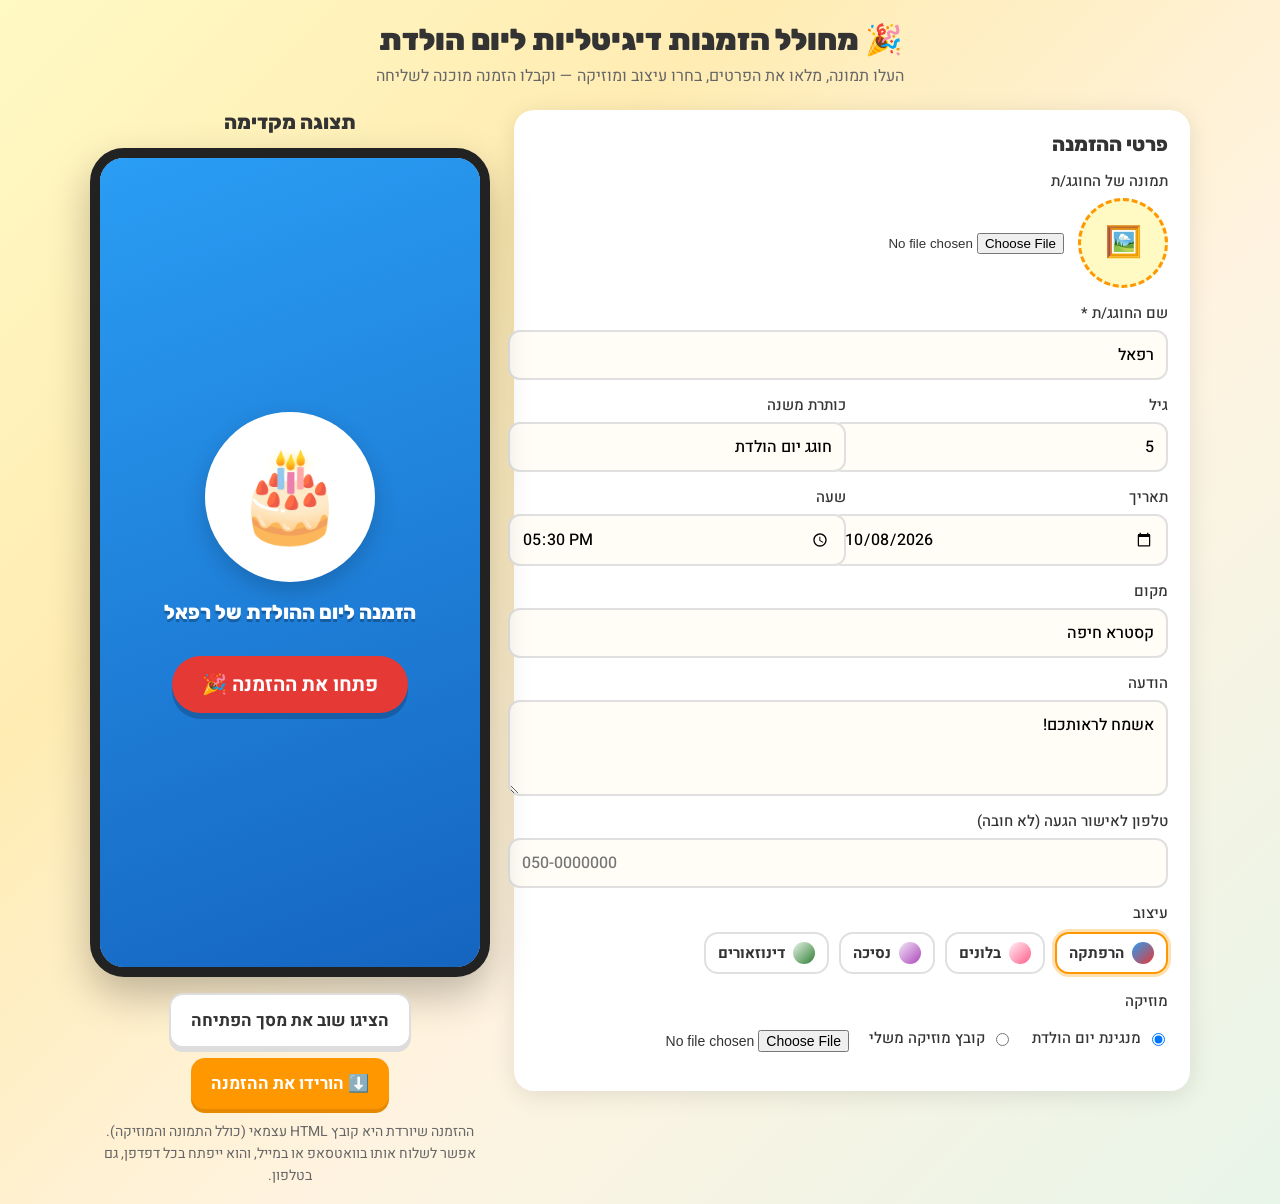
==== birthday-invite/index.html @ 4dc07bf0 "Add birthday invitation generator Single-file tool (birthday-invite/index.html) that turns a photo a" ====
<!DOCTYPE html>
<html lang="he" dir="rtl">
<head>
<meta charset="UTF-8">
<meta name="viewport" content="width=device-width, initial-scale=1.0">
<title>מחולל הזמנות ליום הולדת</title>
<link href="https://fonts.googleapis.com/css2?family=Heebo:wght@400;500;700;900&family=Rubik:wght@500;700;900&display=swap" rel="stylesheet">

<!-- ===== Invitation styles (also embedded in the downloaded file) ===== -->
<style id="invite-css">
html,body{margin:0;min-height:100%}
.inv{position:relative;min-height:100vh;overflow:hidden;display:flex;flex-direction:column;align-items:center;font-family:'Heebo',sans-serif;color:var(--ink);background:linear-gradient(160deg,var(--bg1),var(--bg2));box-sizing:border-box}
.inv *{box-sizing:border-box}

/* decorations */
.deco,.confetti{position:absolute;inset:0;pointer-events:none;overflow:hidden;z-index:1}
.deco span{position:absolute;bottom:-80px;left:var(--x);font-size:var(--s);opacity:.85;animation:rise var(--d) linear var(--t) infinite}
.confetti span{position:absolute;top:-24px;left:var(--x);width:9px;height:15px;border-radius:2px;background:var(--c);animation:fall var(--d) linear var(--t) infinite}
.confetti span:nth-child(3n){width:11px;height:11px;border-radius:50%}
.inv:not(.opened) .confetti{display:none}
@keyframes rise{to{transform:translateY(-125vh) rotate(var(--r,0deg))}}
@keyframes fall{from{transform:translateY(0) rotate(0)}to{transform:translateY(125vh) rotate(720deg)}}
@keyframes pop{from{transform:scale(.6);opacity:0}to{transform:scale(1);opacity:1}}
@keyframes pulse{0%,100%{transform:scale(1)}50%{transform:scale(1.07)}}

/* opening cover */
.cover{position:absolute;inset:0;z-index:10;display:flex;flex-direction:column;align-items:center;justify-content:center;gap:18px;padding:24px;text-align:center;background:linear-gradient(160deg,var(--bg1),var(--bg2));transition:opacity .6s,visibility .6s}
.cover.hide{opacity:0;visibility:hidden;pointer-events:none}
.cover h2{margin:0;font:900 30px 'Rubik',sans-serif;color:#fff;text-shadow:0 3px 0 rgba(0,0,0,.25);line-height:1.25}
.cover .photo{width:170px;height:170px}
.open-btn{font:700 20px 'Heebo',sans-serif;border:0;border-radius:999px;padding:14px 30px;background:var(--accent);color:#fff;cursor:pointer;box-shadow:0 6px 0 rgba(0,0,0,.2);animation:pulse 1.6s ease-in-out infinite}
.open-btn:active{transform:translateY(3px)}

/* music toggle (visible after opening) */
.music-btn{position:absolute;top:12px;left:12px;z-index:20;width:50px;height:50px;border:0;border-radius:50%;background:#fff;font-size:22px;cursor:pointer;box-shadow:0 4px 0 rgba(0,0,0,.15);transition:opacity .2s}
.music-btn.off{opacity:.45}
.inv:not(.opened) .music-btn{display:none}

/* card */
.wrap{position:relative;z-index:2;width:100%;display:flex;flex-direction:column;align-items:center;padding:28px 16px 40px}
.card{width:100%;max-width:420px;background:var(--card);border:6px solid var(--accent);border-radius:28px;padding:22px 18px 24px;text-align:center;box-shadow:0 14px 40px rgba(0,0,0,.22);animation:pop .7s cubic-bezier(.2,1.4,.4,1) both}
.photo{display:block;width:200px;height:200px;margin:0 auto;border-radius:50%;border:8px solid #fff;object-fit:cover;background:#fff;box-shadow:0 8px 22px rgba(0,0,0,.18)}
.photo-ph{display:flex;align-items:center;justify-content:center;font-size:90px;background:#fff}
.subtitle{display:inline-block;margin-top:14px;background:var(--accent);color:#fff;font-weight:700;font-size:17px;padding:6px 18px;border-radius:999px}
.name{font:900 46px/1.1 'Rubik',sans-serif;color:var(--accent);margin:12px 0 4px;word-break:break-word;text-shadow:0 2px 0 #fff}
.age{position:relative;display:inline-flex;align-items:center;justify-content:center;width:96px;height:96px;margin:14px auto 2px;border-radius:50%;background:var(--accent);color:#fff;font:900 52px 'Rubik',sans-serif;box-shadow:0 6px 0 rgba(0,0,0,.18)}
.age::before{content:'👑';position:absolute;top:-30px;left:50%;transform:translateX(-50%);font-size:30px}
.age-label{font-weight:700;font-size:16px;margin-bottom:6px}
.details{list-style:none;margin:14px 0 8px;padding:0;display:grid;gap:8px}
.details li{display:flex;align-items:center;justify-content:center;gap:10px;background:#fff;border-radius:14px;padding:10px 12px;font-weight:700;font-size:17px;box-shadow:0 2px 0 rgba(0,0,0,.08)}
.details .ic{font-size:22px}
.message{font-size:18px;font-weight:500;margin:12px 0 4px;line-height:1.5}
.rsvp{font-size:15px;font-weight:700;opacity:.85;margin-top:10px}
</style>

<!-- ===== Editor styles ===== -->
<style id="editor-css">
body{margin:0;min-height:100vh;font-family:'Heebo',sans-serif;color:#333;background:linear-gradient(135deg,#FFF9C4 0%,#FFECB3 30%,#FFF3E0 60%,#E8F5E9 100%)}
.top{padding:22px 16px 6px;text-align:center}
.top h1{margin:0;font:900 30px 'Rubik',sans-serif}
.top p{margin:6px 0 0;color:#666}
.layout{display:grid;gap:24px;max-width:1100px;margin:0 auto;padding:16px;grid-template-columns:1fr}
@media(min-width:900px){.layout{grid-template-columns:1fr 400px;align-items:start}}
.panel{background:#fff;border-radius:20px;padding:22px;box-shadow:0 4px 24px rgba(0,0,0,.1)}
.panel h2,.preview-col h2{margin:0 0 14px;font:800 20px 'Rubik',sans-serif}
.preview-col h2{text-align:center}
.field{display:block;margin-bottom:14px;font-weight:500;font-size:15px}
.field input[type=text],.field input[type=number],.field input[type=date],.field input[type=time],.field input[type=tel],.field textarea{display:block;width:100%;margin-top:6px;padding:11px 12px;border:2px solid #e0e0e0;border-radius:12px;font:inherit;font-size:16px;background:#fffdf5}
.field textarea{min-height:70px;resize:vertical}
.field input:focus,.field textarea:focus{outline:none;border-color:#FF9800}
.row{display:grid;grid-template-columns:1fr 1fr;gap:12px}
.file-row{display:flex;align-items:center;gap:14px;margin-top:6px}
.thumb{flex:0 0 84px;width:84px;height:84px;border-radius:50%;border:3px dashed #FF9800;background:#FFF9C4 center/cover no-repeat;display:flex;align-items:center;justify-content:center;font-size:30px}
.fieldset{border:0;padding:0;margin:0 0 16px}
.fieldset legend{font-weight:500;font-size:15px;margin-bottom:8px;padding:0}
.themes{display:flex;flex-wrap:wrap;gap:10px}
.themes label{position:relative;cursor:pointer}
.themes input{position:absolute;opacity:0;pointer-events:none}
.sw{display:flex;align-items:center;gap:8px;border:2px solid #e0e0e0;border-radius:14px;padding:8px 12px;font-weight:700;font-size:15px;background:#fff}
.sw i{width:22px;height:22px;border-radius:50%;display:inline-block}
.themes input:checked+.sw{border-color:#FF9800;box-shadow:0 0 0 3px #FFE0B2}
.radio{display:inline-flex;align-items:center;gap:6px;margin-left:16px;font-weight:500;font-size:15px}
.music-file{margin-top:10px;font-size:14px}
.phone{width:100%;max-width:380px;margin:0 auto;border-radius:34px;overflow:hidden;border:10px solid #222;box-shadow:0 18px 40px rgba(0,0,0,.25);background:#fff}
.phone .inv{min-height:680px}
.actions{display:flex;gap:10px;flex-wrap:wrap;justify-content:center;margin-top:16px}
.btn{font:700 17px 'Heebo',sans-serif;border:0;border-radius:14px;padding:13px 20px;background:#FF9800;color:#fff;cursor:pointer;box-shadow:0 4px 0 #E68900}
.btn:active{transform:translateY(2px);box-shadow:none}
.btn.ghost{background:#fff;color:#333;border:2px solid #ddd;box-shadow:0 4px 0 #ddd}
.hint{font-size:14px;color:#666;text-align:center;margin:12px 0 0;line-height:1.6}
</style>
</head>
<body>

<header class="top">
  <h1>🎉 מחולל הזמנות דיגיטליות ליום הולדת</h1>
  <p>העלו תמונה, מלאו את הפרטים, בחרו עיצוב ומוזיקה — וקבלו הזמנה מוכנה לשליחה</p>
</header>

<main class="layout">
  <section class="panel">
    <h2>פרטי ההזמנה</h2>
    <form id="form" autocomplete="off" onsubmit="return false">

      <div class="field">
        <span>תמונה של החוגג/ת</span>
        <div class="file-row">
          <div id="photo-thumb" class="thumb">🖼️</div>
          <input type="file" id="photo" accept="image/*">
        </div>
      </div>

      <label class="field">שם החוגג/ת *
        <input type="text" id="name" maxlength="30" value="רפאל" required>
      </label>

      <div class="row">
        <label class="field">גיל
          <input type="number" id="age" min="0" max="120" value="5">
        </label>
        <label class="field">כותרת משנה
          <input type="text" id="subtitle" maxlength="40" value="חוגג יום הולדת">
        </label>
      </div>

      <div class="row">
        <label class="field">תאריך
          <input type="date" id="date" value="2026-10-08">
        </label>
        <label class="field">שעה
          <input type="time" id="time" value="17:30">
        </label>
      </div>

      <label class="field">מקום
        <input type="text" id="place" maxlength="60" value="קסטרא חיפה">
      </label>

      <label class="field">הודעה
        <textarea id="message" maxlength="200">אשמח לראותכם!</textarea>
      </label>

      <label class="field">טלפון לאישור הגעה (לא חובה)
        <input type="tel" id="rsvp" maxlength="20" placeholder="050-0000000">
      </label>

      <fieldset class="fieldset">
        <legend>עיצוב</legend>
        <div id="themes" class="themes"></div>
      </fieldset>

      <fieldset class="fieldset">
        <legend>מוזיקה</legend>
        <label class="radio"><input type="radio" name="music" value="builtin" checked> מנגינת יום הולדת</label>
        <label class="radio"><input type="radio" name="music" value="custom" id="music-custom"> קובץ מוזיקה משלי</label>
        <input type="file" id="music-file" class="music-file" accept="audio/*">
      </fieldset>
    </form>
  </section>

  <section class="preview-col">
    <h2>תצוגה מקדימה</h2>
    <div class="phone"><div id="stage"></div></div>
    <div class="actions">
      <button type="button" id="replay" class="btn ghost">הציגו שוב את מסך הפתיחה</button>
      <button type="button" id="export" class="btn">⬇️ הורידו את ההזמנה</button>
    </div>
    <p class="hint">
      ההזמנה שיורדת היא קובץ HTML עצמאי (כולל התמונה והמוזיקה).<br>
      אפשר לשלוח אותו בוואטסאפ או במייל, והוא ייפתח בכל דפדפן, גם בטלפון.
    </p>
  </section>
</main>

<!-- ===== Invitation renderer (shared by the preview and the downloaded file) ===== -->
<script id="invite-lib">
const THEMES = {
  adventure: { label: 'הרפתקה',     bg1: '#2a9df4', bg2: '#1565c0', card: '#fff8d6', accent: '#e53935', ink: '#0d2b5e',
               emojis: ['⭐', '⚡', '🔥', '✨'], confetti: ['#FFD600', '#E53935', '#FFFFFF', '#4CAF50', '#2196F3'] },
  balloons:  { label: 'בלונים',     bg1: '#fff1f6', bg2: '#e0f7fa', card: '#ffffff', accent: '#ff5c8a', ink: '#4a2350',
               emojis: ['🎈', '🎈', '🎉', '🎀'], confetti: ['#ff5c8a', '#7fd8f0', '#ffe066', '#b39ddb'] },
  princess:  { label: 'נסיכה',      bg1: '#f3e5f5', bg2: '#fce4ec', card: '#fffafd', accent: '#ab47bc', ink: '#3b1d4a',
               emojis: ['👑', '✨', '💖', '🌟'], confetti: ['#ab47bc', '#f48fb1', '#ffd54f', '#ffffff'] },
  dinos:     { label: 'דינוזאורים', bg1: '#e8f5e9', bg2: '#c5e1a5', card: '#fffde7', accent: '#2e7d32', ink: '#1b3a1f',
               emojis: ['🦖', '🌿', '🦕', '🌋'], confetti: ['#43a047', '#fdd835', '#8d6e63', '#26a69a'] }
};

// Birthday tune in C major (quarter-note beats); [note, beats]
const BIRTHDAY_TUNE = [
  ['G4', .5], ['G4', .5], ['A4', 1], ['G4', 1], ['C5', 1], ['B4', 2],
  ['G4', .5], ['G4', .5], ['A4', 1], ['G4', 1], ['D5', 1], ['C5', 2],
  ['G4', .5], ['G4', .5], ['G5', 1], ['E5', 1], ['C5', 1], ['B4', 1], ['A4', 2],
  ['F5', .5], ['F5', .5], ['E5', 1], ['C5', 1], ['D5', 1], ['C5', 2]
];
const NOTE_HZ = { G4: 392, A4: 440, B4: 493.88, C5: 523.25, D5: 587.33, E5: 659.25, F5: 698.46, G5: 783.99 };

let currentPlayer = null;

function esc(s) {
  return String(s ?? '').replace(/[&<>"']/g, c => ({ '&': '&amp;', '<': '&lt;', '>': '&gt;', '"': '&quot;', "'": '&#39;' })[c]);
}

function rnd(a, b) { return a + Math.random() * (b - a); }

function fmtDate(v) {
  const [y, m, d] = String(v).split('-').map(Number);
  if (!y || !m || !d) return '';
  return new Date(y, m - 1, d).toLocaleDateString('he-IL', { weekday: 'long', day: 'numeric', month: 'long', year: 'numeric' });
}

function decoHTML(t) {
  let s = '';
  for (let i = 0; i < 12; i++) {
    s += `<span style="--x:${rnd(0, 94).toFixed(1)}%;--s:${rnd(26, 42).toFixed(0)}px;--d:${rnd(10, 18).toFixed(1)}s;--t:-${rnd(0, 16).toFixed(1)}s;--r:${rnd(-25, 25).toFixed(0)}deg">${t.emojis[i % t.emojis.length]}</span>`;
  }
  return s;
}

function confettiHTML(t) {
  let s = '';
  for (let i = 0; i < 50; i++) {
    s += `<span style="--x:${rnd(0, 100).toFixed(1)}%;--d:${rnd(3.5, 7).toFixed(1)}s;--t:-${rnd(0, 7).toFixed(1)}s;--c:${t.confetti[i % t.confetti.length]}"></span>`;
  }
  return s;
}

// Returns a player with play() / stop() / playing. Uses a custom audio file if given, otherwise a synthesized tune.
function createPlayer(music, onState = () => {}) {
  if (music && music.type === 'custom' && music.src) {
    const a = new Audio(music.src);
    a.loop = true;
    a.onplay = () => onState(true);
    a.onpause = () => onState(false);
    return {
      play() { a.play().catch(() => onState(false)); },
      stop() { a.pause(); },
      get playing() { return !a.paused; }
    };
  }

  let ctx = null, master = null, timer = null, playing = false, nodes = [];
  const BEAT = 0.6; // seconds per beat (~100 BPM)

  const tone = (hz, start, dur) => {
    const o = ctx.createOscillator(), g = ctx.createGain();
    o.type = 'triangle';
    o.frequency.value = hz;
    g.gain.setValueAtTime(0.0001, start);
    g.gain.exponentialRampToValueAtTime(0.4, start + 0.03);
    g.gain.exponentialRampToValueAtTime(0.0001, start + dur * 0.95);
    o.connect(g).connect(master);
    o.start(start);
    o.stop(start + dur);
    o.stopAt = start + dur;
    nodes.push(o);
  };

  // Schedules one full pass of the tune from startAt, and queues the next pass 2s before it ends.
  const loop = startAt => {
    if (!playing) return;
    nodes = nodes.filter(n => n.stopAt > ctx.currentTime);
    let t = startAt;
    for (const [note, beats] of BIRTHDAY_TUNE) {
      tone(NOTE_HZ[note], t, beats * BEAT);
      t += beats * BEAT;
    }
    timer = setTimeout(() => loop(t), Math.max(0, (t - ctx.currentTime - 2) * 1000));
  };

  return {
    play() {
      if (playing || !(window.AudioContext || window.webkitAudioContext)) return;
      ctx = ctx || new (window.AudioContext || window.webkitAudioContext)();
      if (!master) {
        master = ctx.createGain();
        master.gain.value = 0.5;
        master.connect(ctx.destination);
      }
      ctx.resume();
      playing = true;
      onState(true);
      loop(ctx.currentTime + 0.05);
    },
    stop() {
      playing = false;
      clearTimeout(timer);
      nodes.forEach(n => { try { n.stop(); } catch (e) {} });
      nodes = [];
      onState(false);
    },
    get playing() { return playing; }
  };
}

function stopCurrentMusic() {
  if (currentPlayer) currentPlayer.stop();
  currentPlayer = null;
}

// cfg: { name, age, subtitle, date, time, place, message, rsvp, theme, photo (dataURL|null), music: {type:'builtin'} | {type:'custom', src} }
// opts: { open: bool (skip cover), onOpen: fn }
function renderInvite(root, cfg, opts = {}) {
  stopCurrentMusic();
  const key = THEMES[cfg.theme] ? cfg.theme : 'adventure';
  const t = THEMES[key];
  const vars = `--bg1:${t.bg1};--bg2:${t.bg2};--card:${t.card};--accent:${t.accent};--ink:${t.ink}`;
  const photo = cfg.photo ? `<img class="photo" src="${cfg.photo}" alt="">` : `<div class="photo photo-ph">🎂</div>`;
  const items = [];
  if (cfg.date) items.push(['📅', fmtDate(cfg.date)]);
  if (cfg.time) items.push(['🕒', cfg.time]);
  if (cfg.place) items.push(['📍', cfg.place]);

  root.innerHTML = `
    <div class="inv theme-${key}${opts.open ? ' opened' : ''}" dir="rtl" style="${vars}">
      <div class="deco">${decoHTML(t)}</div>
      <div class="confetti">${confettiHTML(t)}</div>
      <button class="music-btn off" type="button" title="מוזיקה">🎵</button>
      <div class="cover${opts.open ? ' hide' : ''}">
        ${photo}
        <h2>הזמנה ליום ההולדת של ${esc(cfg.name)}</h2>
        <button class="open-btn" type="button">פתחו את ההזמנה 🎉</button>
      </div>
      <div class="wrap">
        <div class="card">
          ${photo}
          <div class="subtitle">${esc(cfg.subtitle)}</div>
          <div class="name">${esc(cfg.name)}</div>
          ${cfg.age !== '' && cfg.age != null ? `<div class="age">${esc(cfg.age)}</div><div class="age-label">${cfg.age == 1 ? 'שנה!' : 'שנים!'}</div>` : ''}
          ${items.length ? `<ul class="details">${items.map(([i, v]) => `<li><span class="ic">${i}</span><span>${esc(v)}</span></li>`).join('')}</ul>` : ''}
          ${cfg.message ? `<p class="message">${esc(cfg.message)}</p>` : ''}
          ${cfg.rsvp ? `<div class="rsvp">לאישור הגעה: ${esc(cfg.rsvp)}</div>` : ''}
        </div>
      </div>
    </div>`;

  const inv = root.querySelector('.inv');
  const cover = inv.querySelector('.cover');
  const musicBtn = inv.querySelector('.music-btn');
  const player = createPlayer(cfg.music, on => musicBtn.classList.toggle('off', !on));
  currentPlayer = player;

  musicBtn.onclick = () => (player.playing ? player.stop() : player.play());
  inv.querySelector('.open-btn').onclick = () => {
    inv.classList.add('opened');
    cover.classList.add('hide');
    if (opts.onOpen) opts.onOpen();
    player.play();
  };
}

function safeJson(obj) {
  return JSON.stringify(obj).replace(/</g, '\\u003c');
}
</script>

<!-- ===== Editor logic ===== -->
<script>
const $ = id => document.getElementById(id);

let photoData = null;   // compressed JPEG data URL
let musicData = null;   // uploaded audio data URL
let opened = false;     // whether the preview cover was already opened
let queueTimer = null;

function readForm() {
  const useCustomMusic = $('music-custom').checked && musicData;
  return {
    name: $('name').value.trim(),
    age: $('age').value.trim(),
    subtitle: $('subtitle').value.trim(),
    date: $('date').value,
    time: $('time').value,
    place: $('place').value.trim(),
    message: $('message').value.trim(),
    rsvp: $('rsvp').value.trim(),
    theme: document.querySelector('input[name="theme"]:checked').value,
    photo: photoData,
    music: useCustomMusic ? { type: 'custom', src: musicData } : { type: 'builtin' }
  };
}

function refresh() {
  renderInvite($('stage'), readForm(), { open: opened, onOpen: () => { opened = true; } });
}

function queueRefresh() {
  clearTimeout(queueTimer);
  queueTimer = setTimeout(refresh, 150);
}

// Shrinks the photo so the downloaded file stays light.
function compressImage(file, maxSide = 1000) {
  return new Promise((resolve, reject) => {
    const img = new Image();
    const url = URL.createObjectURL(file);
    img.onload = () => {
      const s = Math.min(1, maxSide / Math.max(img.width, img.height));
      const c = document.createElement('canvas');
      c.width = Math.round(img.width * s);
      c.height = Math.round(img.height * s);
      const ctx = c.getContext('2d');
      ctx.fillStyle = '#fff';            // avoids black background for transparent PNGs
      ctx.fillRect(0, 0, c.width, c.height);
      ctx.drawImage(img, 0, 0, c.width, c.height);
      URL.revokeObjectURL(url);
      resolve(c.toDataURL('image/jpeg', 0.88));
    };
    img.onerror = () => { URL.revokeObjectURL(url); reject(new Error('bad image')); };
    img.src = url;
  });
}

function setThumb() {
  const thumb = $('photo-thumb');
  thumb.style.backgroundImage = photoData ? `url("${photoData}")` : '';
  thumb.textContent = photoData ? '' : '🖼️';
}

// Theme picker
$('themes').innerHTML = Object.entries(THEMES).map(([key, t], i) =>
  `<label><input type="radio" name="theme" value="${key}"${i === 0 ? ' checked' : ''}>` +
  `<span class="sw"><i style="background:linear-gradient(135deg,${t.bg1},${t.accent})"></i>${t.label}</span></label>`
).join('');

$('form').addEventListener('input', queueRefresh);
$('form').addEventListener('change', refresh);

$('photo').addEventListener('change', async e => {
  const file = e.target.files[0];
  photoData = null;
  if (file) {
    try {
      photoData = await compressImage(file);
    } catch (err) {
      alert('לא הצלחנו לקרוא את התמונה, נסו קובץ אחר');
    }
  }
  setThumb();
  refresh();
});

$('music-file').addEventListener('change', e => {
  const file = e.target.files[0];
  if (!file) return;
  if (file.size > 6 * 1024 * 1024) {
    alert('קובץ המוזיקה גדול מדי (עד 6MB)');
    e.target.value = '';
    return;
  }
  const reader = new FileReader();
  reader.onload = () => {
    musicData = reader.result;
    $('music-custom').checked = true;
    refresh();
  };
  reader.readAsDataURL(file);
});

$('replay').addEventListener('click', () => {
  opened = false;
  refresh();
});

$('export').addEventListener('click', () => {
  const cfg = readForm();
  if (!cfg.name) {
    alert('נא להזין את שם החוגג/ת');
    $('name').focus();
    return;
  }
  const css = $('invite-css').textContent;
  const lib = $('invite-lib').textContent;
  const doc = `<!DOCTYPE html>
<html lang="he" dir="rtl">
<head>
<meta charset="UTF-8">
<meta name="viewport" content="width=device-width, initial-scale=1.0">
<title>הזמנה ליום הולדת - ${esc(cfg.name)}</title>
<link href="https://fonts.googleapis.com/css2?family=Heebo:wght@400;500;700;900&family=Rubik:wght@500;700;900&display=swap" rel="stylesheet">
<style>${css}</style>
</head>
<body>
<div id="stage"></div>
<script>${lib}<\/script>
<script>renderInvite(document.getElementById('stage'), ${safeJson(cfg)});<\/script>
</body>
</html>`;
  const url = URL.createObjectURL(new Blob([doc], { type: 'text/html;charset=utf-8' }));
  const a = document.createElement('a');
  a.href = url;
  a.download = `הזמנה-${cfg.name}.html`;
  document.body.appendChild(a);
  a.click();
  a.remove();
  setTimeout(() => URL.revokeObjectURL(url), 1000);
});

setThumb();
refresh();
</script>
</body>
</html>
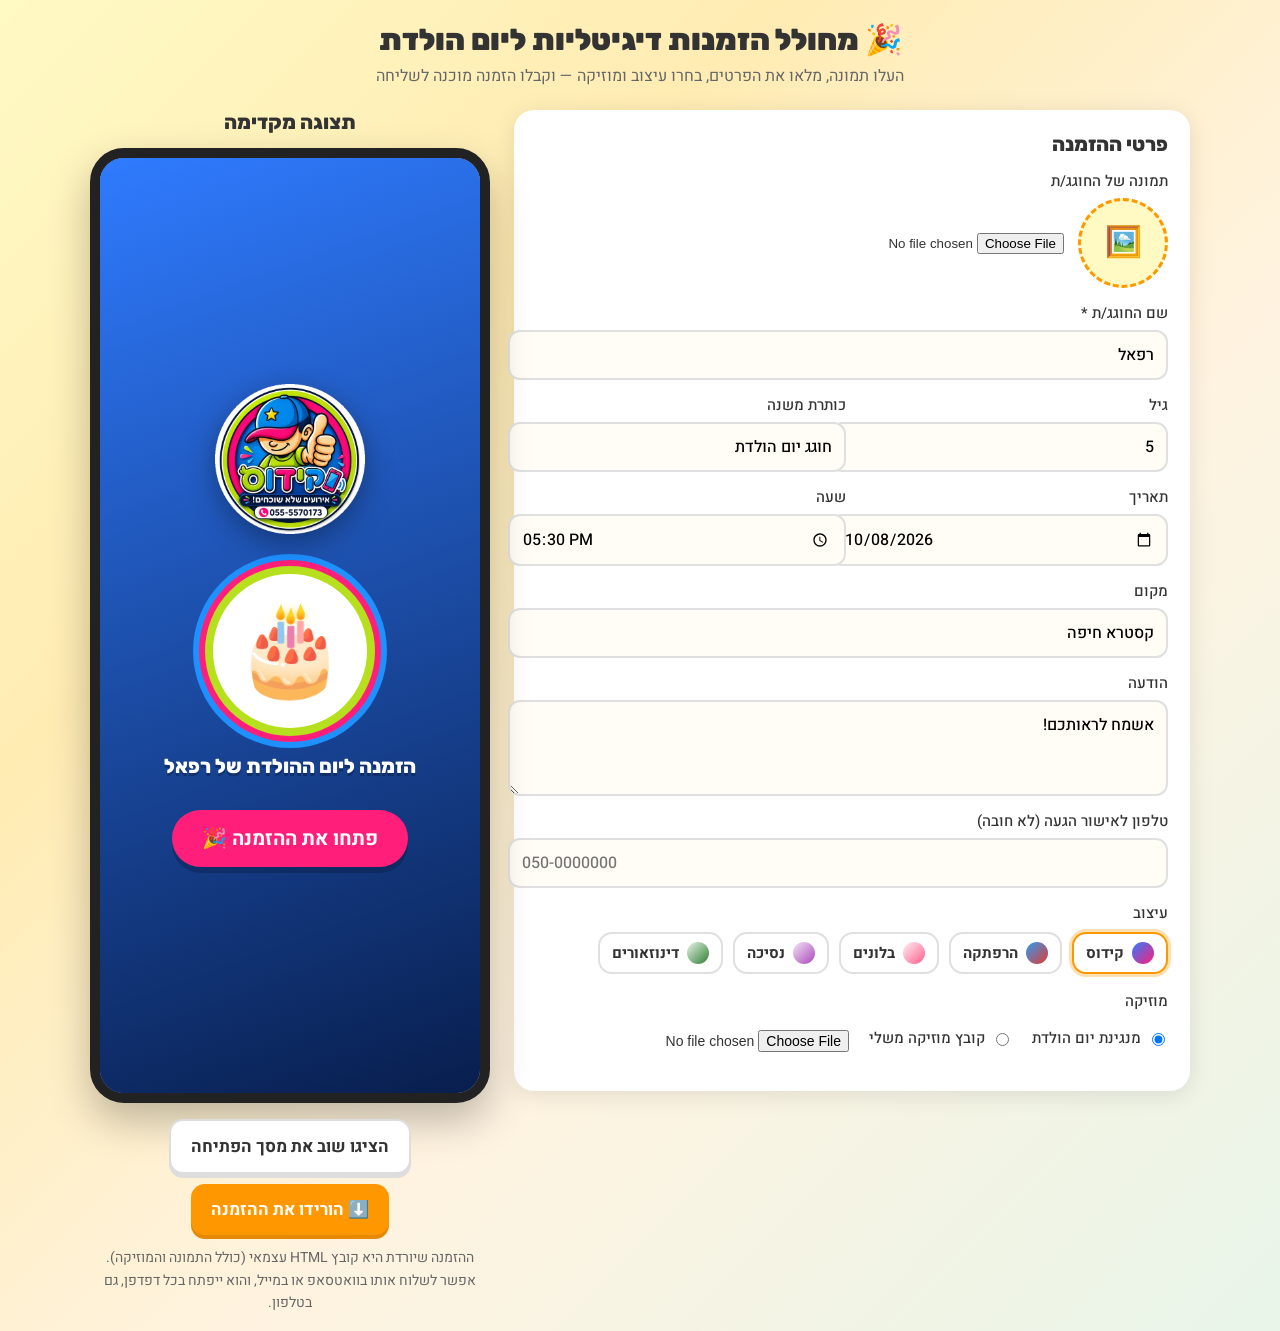
==== commit 5a66c6c0: "Add Kidos theme with logo to birthday invitation - New default "קידוס" theme in the Kidos brand colo" ====
--- a/birthday-invite/index.html
+++ b/birthday-invite/index.html
@@ -51,6 +51,26 @@
 .details .ic{font-size:22px}
 .message{font-size:18px;font-weight:500;margin:12px 0 4px;line-height:1.5}
 .rsvp{font-size:15px;font-weight:700;opacity:.85;margin-top:10px}
+
+/* ===== Kidos theme ===== */
+.rays{display:none}
+.inv.theme-kidos .rays{display:block;position:absolute;left:50%;top:32%;width:190vmax;height:190vmax;margin:-95vmax 0 0 -95vmax;background:repeating-conic-gradient(from 0deg,rgba(255,255,255,.13) 0 9deg,transparent 9deg 22.5deg);animation:spin 60s linear infinite;z-index:0;pointer-events:none}
+.inv.theme-kidos{background:radial-gradient(circle at 50% 20%,#2f7bff 0%,#123c8f 55%,#081e4d 100%)}
+@keyframes spin{to{transform:rotate(360deg)}}
+.inv.theme-kidos .card{background:#fff;border:0;border-radius:32px;position:relative;box-shadow:0 0 0 8px var(--lime),0 0 0 14px var(--navy),0 24px 60px rgba(0,0,0,.35);padding:26px 18px 22px}
+.inv.theme-kidos .photo{border:8px solid var(--lime);box-shadow:0 0 0 6px var(--pink),0 0 0 12px var(--blue)}
+.inv.theme-kidos .subtitle{background:var(--navy);color:var(--lime);font-size:18px;padding:7px 22px;box-shadow:0 4px 0 var(--pink)}
+.inv.theme-kidos .name{font-size:54px;color:var(--pink);-webkit-text-stroke:3px var(--navy);paint-order:stroke fill;text-shadow:0 6px 0 var(--navy)}
+.inv.theme-kidos .age{background:none;width:124px;height:124px;color:var(--navy);font-size:58px;box-shadow:none;clip-path:polygon(50% 0%,61% 33%,98% 35%,68% 56%,79% 92%,50% 71%,21% 92%,32% 56%,2% 35%,39% 33%);filter:drop-shadow(0 6px 0 var(--navy))}
+.inv.theme-kidos .age{background:var(--yellow)}
+.inv.theme-kidos .age::before{display:none}
+.inv.theme-kidos .details li{background:#eef6ff;border:3px solid var(--blue);color:var(--navy);box-shadow:none;border-radius:999px}
+.inv.theme-kidos .message{color:var(--navy)}
+.inv.theme-kidos .rsvp{color:var(--navy);opacity:1}
+.kidos-logo{display:block;width:150px;height:150px;margin:0 auto 14px;filter:drop-shadow(0 8px 14px rgba(0,0,0,.35));animation:bob 3s ease-in-out infinite}
+@keyframes bob{0%,100%{transform:translateY(0) rotate(-2deg)}50%{transform:translateY(-8px) rotate(2deg)}}
+.kidos-foot{display:flex;align-items:center;justify-content:center;gap:10px;margin-top:18px;font-weight:700;color:var(--navy);font-size:15px}
+.kidos-foot img{width:64px;height:64px}
 </style>
 
 <!-- ===== Editor styles ===== -->
@@ -174,7 +194,11 @@
 
 <!-- ===== Invitation renderer (shared by the preview and the downloaded file) ===== -->
 <script id="invite-lib">
+const KIDOS_LOGO = '[data-uri]';
+
 const THEMES = {
+  kidos:     { label: 'קידוס',      bg1: '#2f7bff', bg2: '#081e4d', card: '#ffffff', accent: '#ff1f7a', ink: '#0b2a6b',
+               emojis: ['⭐', '👍', '🎈', '⚡'], confetti: ['#b6e01e', '#ff1f7a', '#1e90ff', '#ffd60a'] },
   adventure: { label: 'הרפתקה',     bg1: '#2a9df4', bg2: '#1565c0', card: '#fff8d6', accent: '#e53935', ink: '#0d2b5e',
                emojis: ['⭐', '⚡', '🔥', '✨'], confetti: ['#FFD600', '#E53935', '#FFFFFF', '#4CAF50', '#2196F3'] },
   balloons:  { label: 'בלונים',     bg1: '#fff1f6', bg2: '#e0f7fa', card: '#ffffff', accent: '#ff5c8a', ink: '#4a2350',
@@ -303,7 +327,10 @@
   stopCurrentMusic();
   const key = THEMES[cfg.theme] ? cfg.theme : 'adventure';
   const t = THEMES[key];
-  const vars = `--bg1:${t.bg1};--bg2:${t.bg2};--card:${t.card};--accent:${t.accent};--ink:${t.ink}`;
+  const vars = `--bg1:${t.bg1};--bg2:${t.bg2};--card:${t.card};--accent:${t.accent};--ink:${t.ink};--lime:#b6e01e;--navy:#0b2a6b;--pink:#ff1f7a;--blue:#1e90ff;--yellow:#ffd60a`;
+  const isKidos = key === 'kidos';
+  const logo = isKidos ? `<img class="kidos-logo" src="${KIDOS_LOGO}" alt="קידוס הפקות">` : '';
+  const foot = isKidos ? `<div class="kidos-foot"><img src="${KIDOS_LOGO}" alt=""><span>הזמנה מבית קידוס הפקות</span></div>` : '';
   const photo = cfg.photo ? `<img class="photo" src="${cfg.photo}" alt="">` : `<div class="photo photo-ph">🎂</div>`;
   const items = [];
   if (cfg.date) items.push(['📅', fmtDate(cfg.date)]);
@@ -312,10 +339,12 @@
 
   root.innerHTML = `
     <div class="inv theme-${key}${opts.open ? ' opened' : ''}" dir="rtl" style="${vars}">
+      <div class="rays"></div>
       <div class="deco">${decoHTML(t)}</div>
       <div class="confetti">${confettiHTML(t)}</div>
       <button class="music-btn off" type="button" title="מוזיקה">🎵</button>
       <div class="cover${opts.open ? ' hide' : ''}">
+        ${logo}
         ${photo}
         <h2>הזמנה ליום ההולדת של ${esc(cfg.name)}</h2>
         <button class="open-btn" type="button">פתחו את ההזמנה 🎉</button>
@@ -329,6 +358,7 @@
           ${items.length ? `<ul class="details">${items.map(([i, v]) => `<li><span class="ic">${i}</span><span>${esc(v)}</span></li>`).join('')}</ul>` : ''}
           ${cfg.message ? `<p class="message">${esc(cfg.message)}</p>` : ''}
           ${cfg.rsvp ? `<div class="rsvp">לאישור הגעה: ${esc(cfg.rsvp)}</div>` : ''}
+          ${foot}
         </div>
       </div>
     </div>`;
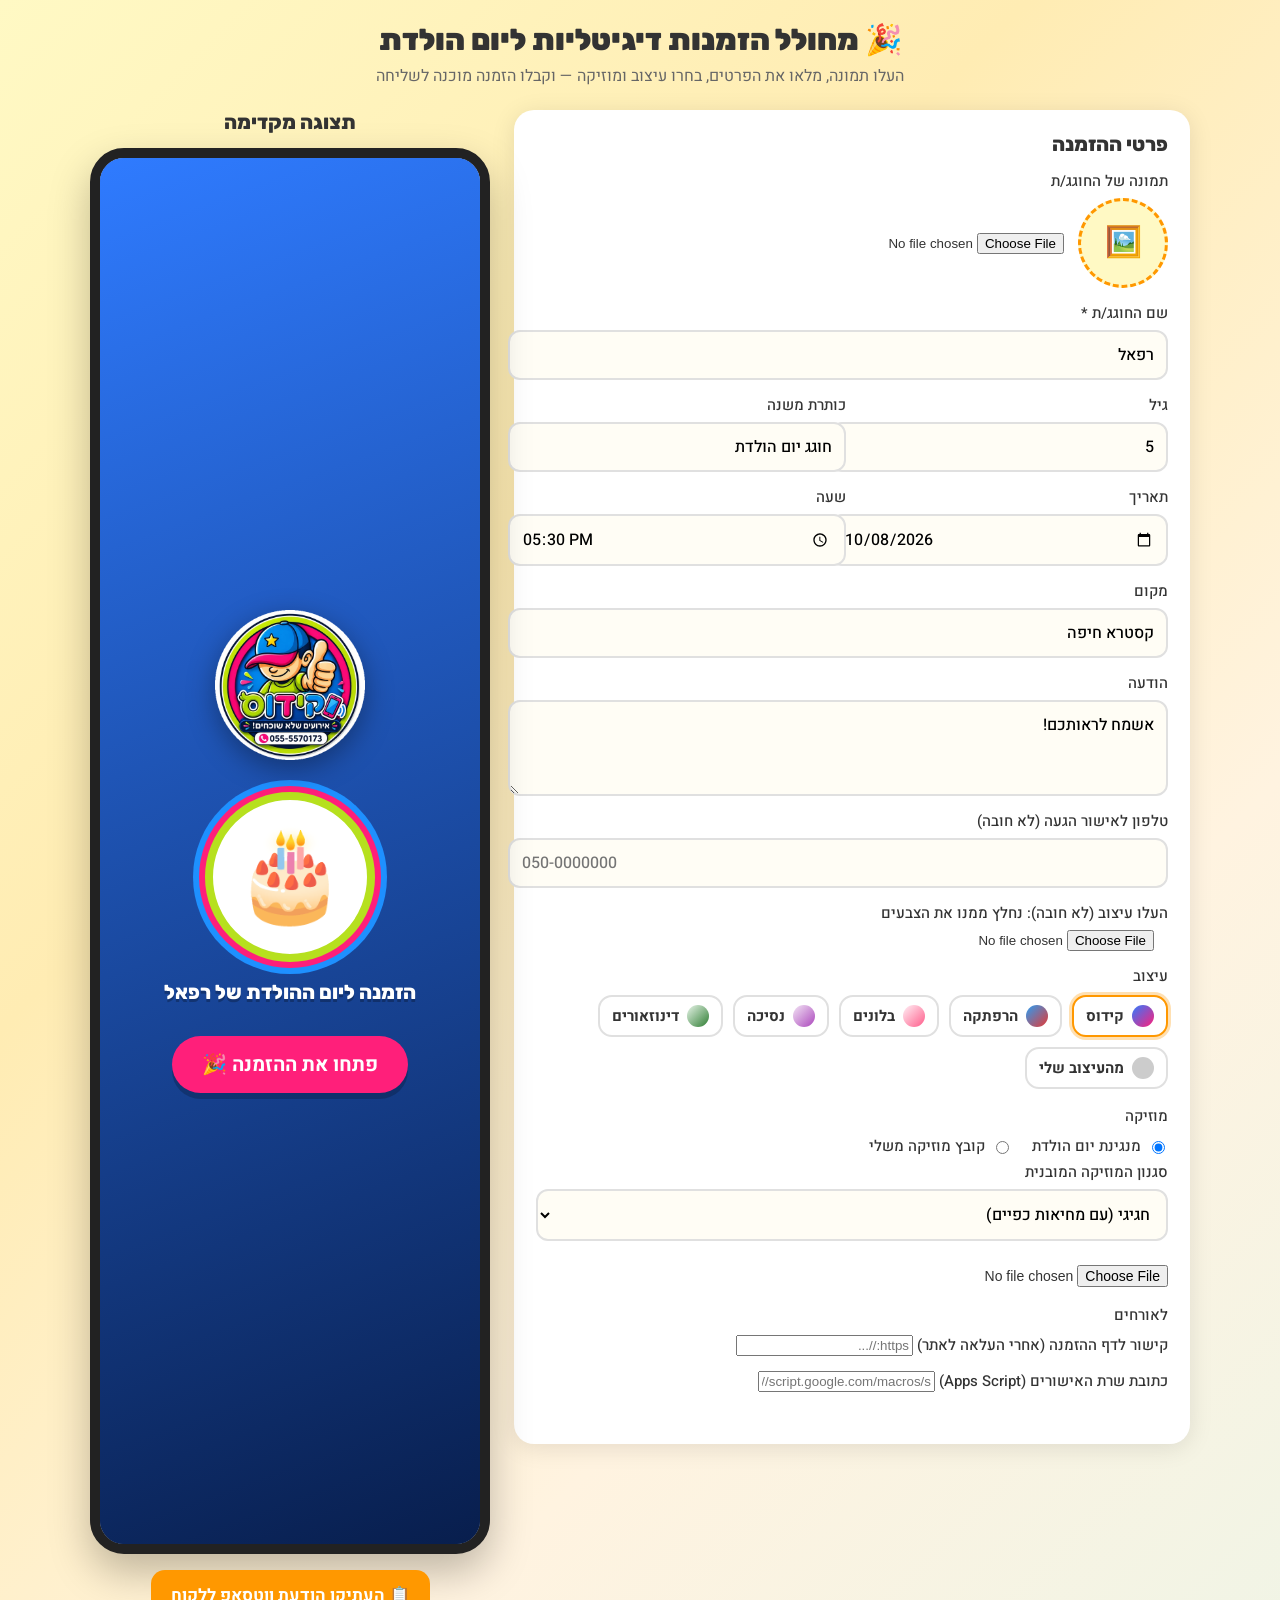
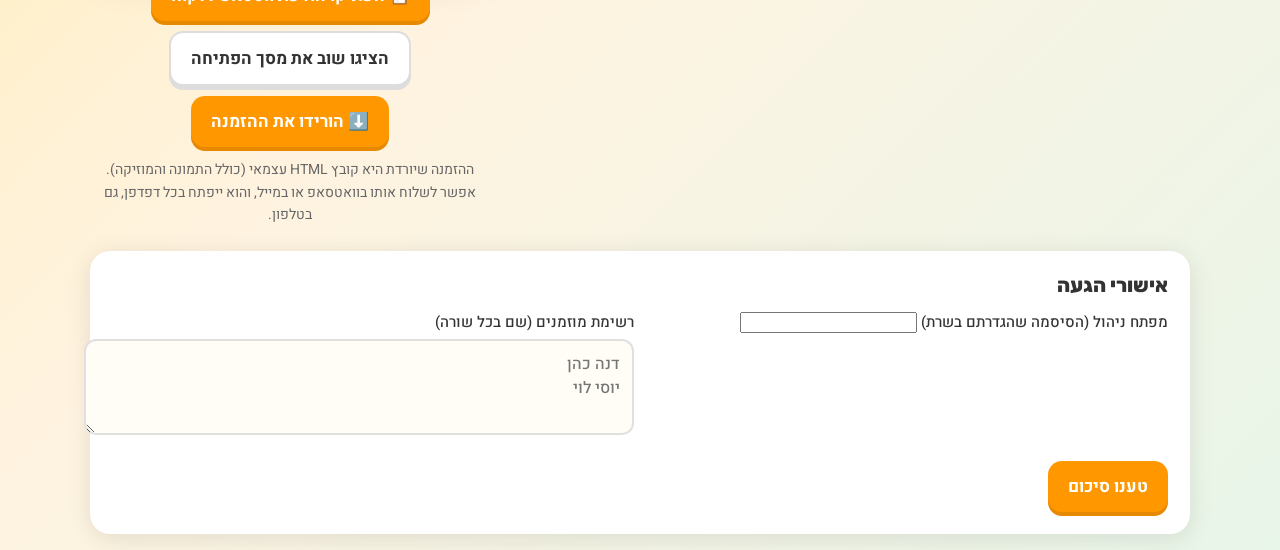
==== commit 6e327dad: "Add guest RSVP, navigation, calendar, summary and WhatsApp tools Builder: - Palette extracted from a" ====
--- a/birthday-invite/index.html
+++ b/birthday-invite/index.html
@@ -38,7 +38,7 @@
 
 /* card */
 .wrap{position:relative;z-index:2;width:100%;display:flex;flex-direction:column;align-items:center;padding:28px 16px 40px}
-.card{width:100%;max-width:420px;background:var(--card);border:6px solid var(--accent);border-radius:28px;padding:22px 18px 24px;text-align:center;box-shadow:0 14px 40px rgba(0,0,0,.22);animation:pop .7s cubic-bezier(.2,1.4,.4,1) both}
+.card{width:100%;max-width:420px;background:var(--card);border:6px solid var(--accent);border-radius:28px;padding:22px 18px 24px;text-align:center;box-shadow:0 14px 40px rgba(0,0,0,.22)}
 .photo{display:block;width:200px;height:200px;margin:0 auto;border-radius:50%;border:8px solid #fff;object-fit:cover;background:#fff;box-shadow:0 8px 22px rgba(0,0,0,.18)}
 .photo-ph{display:flex;align-items:center;justify-content:center;font-size:90px;background:#fff}
 .subtitle{display:inline-block;margin-top:14px;background:var(--accent);color:#fff;font-weight:700;font-size:17px;padding:6px 18px;border-radius:999px}
@@ -71,6 +71,42 @@
 @keyframes bob{0%,100%{transform:translateY(0) rotate(-2deg)}50%{transform:translateY(-8px) rotate(2deg)}}
 .kidos-foot{display:flex;align-items:center;justify-content:center;gap:10px;margin-top:18px;font-weight:700;color:var(--navy);font-size:15px}
 .kidos-foot img{width:64px;height:64px}
+
+/* ===== Interactive effects ===== */
+.card .photo-wrap{position:relative;width:200px;margin:0 auto}
+.card .photo{cursor:pointer;animation:hop 2.6s ease-in-out infinite}
+@keyframes hop{0%,100%{transform:translateY(0) rotate(0)}25%{transform:translateY(-10px) rotate(-3deg)}50%{transform:translateY(0) rotate(2deg)}75%{transform:translateY(-5px) rotate(-1deg)}}
+.photo.jump{animation:jump .8s cubic-bezier(.3,1.5,.5,1)}
+@keyframes jump{0%{transform:scale(1)}30%{transform:scale(.88,1.12)}55%{transform:scale(1.08,.94) translateY(-80px)}75%{transform:translateY(-24px)}100%{transform:translateY(0) scale(1)}}
+.cover.pop .photo{animation:coverpop .75s cubic-bezier(.4,0,.6,1) forwards}
+@keyframes coverpop{0%{transform:scale(1)}35%{transform:scale(1.25) translateY(-30px) rotate(-6deg)}100%{transform:scale(.3) translateY(-260px) rotate(20deg);opacity:0}}
+.inv.opened .card{animation:pop .7s cubic-bezier(.2,1.4,.4,1) both}
+.name span{display:inline-block;white-space:pre}
+.inv.opened .name span{animation:letter .6s cubic-bezier(.3,1.6,.5,1) both;animation-delay:calc(var(--i) * 70ms + .35s)}
+@keyframes letter{from{transform:translateY(-36px) scale(.3);opacity:0}to{transform:none;opacity:1}}
+.inv.opened .details li{animation:slidein .5s cubic-bezier(.2,1.3,.4,1) both;animation-delay:calc(var(--i) * 120ms + .7s)}
+@keyframes slidein{from{transform:translateX(70px);opacity:0}to{transform:none;opacity:1}}
+.sparkle{position:absolute;font-size:22px;pointer-events:none;z-index:3;animation:twinkle 1.8s ease-in-out infinite}
+@keyframes twinkle{0%,100%{transform:scale(.5) rotate(0);opacity:.3}50%{transform:scale(1.15) rotate(20deg);opacity:1}}
+.countdown{display:inline-block;margin:6px 0 4px;background:var(--accent);color:#fff;font-weight:900;font-size:18px;padding:8px 18px;border-radius:999px;animation:bounce 1.4s ease-in-out infinite}
+@keyframes bounce{0%,100%{transform:translateY(0)}50%{transform:translateY(-5px)}}
+.burst{position:absolute;width:10px;height:10px;border-radius:2px;pointer-events:none;z-index:30;animation:burst .9s ease-out forwards}
+@keyframes burst{to{transform:translate(var(--dx),var(--dy)) rotate(540deg);opacity:0}}
+
+/* ===== Guest page ===== */
+.kidos-top{position:absolute;top:10px;left:50%;transform:translateX(-50%);width:64px;height:64px;z-index:4;pointer-events:none;filter:drop-shadow(0 4px 6px rgba(0,0,0,.3))}
+.inv:not(.opened) .kidos-top{display:none}
+.guest-actions{display:flex;flex-wrap:wrap;gap:8px;justify-content:center;margin:14px 0 4px}
+.gbtn{font:700 15px 'Heebo',sans-serif;border:0;border-radius:999px;padding:9px 16px;background:#fff;color:var(--navy,#0b2a6b);text-decoration:none;cursor:pointer;box-shadow:0 3px 0 rgba(0,0,0,.15);display:inline-block}
+.gbtn.primary{background:var(--accent);color:#fff;width:100%;padding:13px;font-size:17px;margin-top:8px}
+.gbtn:disabled{opacity:.6}
+.rsvp-form{margin-top:16px;padding:16px;border-radius:20px;background:#f4f9ff;border:2px dashed var(--blue,#1e90ff);text-align:start}
+.rsvp-form h3{margin:0 0 10px;text-align:center;font:900 22px 'Rubik',sans-serif;color:var(--navy,#0b2a6b)}
+.rsvp-form input[type=text],.rsvp-form input[type=number]{width:100%;margin-top:4px;padding:10px 12px;border:2px solid #cfe2ff;border-radius:12px;font:inherit;font-size:16px;box-sizing:border-box;background:#fff}
+.rsvp-form .counts{display:grid;grid-template-columns:1fr 1fr;gap:10px;margin:10px 0;font-weight:700;font-size:14px}
+.rsvp-form .choice{display:flex;gap:14px;justify-content:center;font-weight:700;margin-bottom:6px}
+.rsvp-form .thanks{text-align:center;font-weight:900;color:var(--navy,#0b2a6b);margin:8px 0 0}
+.rsvp-form .note{font-size:12px;color:#666;text-align:center;margin:8px 0 0}
 </style>
 
 <!-- ===== Editor styles ===== -->
@@ -108,6 +144,16 @@
 .btn:active{transform:translateY(2px);box-shadow:none}
 .btn.ghost{background:#fff;color:#333;border:2px solid #ddd;box-shadow:0 4px 0 #ddd}
 .hint{font-size:14px;color:#666;text-align:center;margin:12px 0 0;line-height:1.6}
+
+.layout>.wide{grid-column:1/-1}
+.palette{display:flex;gap:6px}
+.palette i{width:26px;height:26px;border-radius:50%;display:inline-block;border:2px solid #fff;box-shadow:0 0 0 1px #ddd}
+.field select{display:block;width:100%;margin-top:6px;padding:11px 12px;border:2px solid #e0e0e0;border-radius:12px;font:inherit;font-size:16px;background:#fffdf5}
+.stats{display:grid;grid-template-columns:repeat(2,1fr);gap:10px;margin-bottom:14px}
+.stats div{background:#FFF9C4;border-radius:14px;padding:12px;text-align:center;font-weight:500}
+.stats b{display:block;font:900 26px 'Rubik',sans-serif}
+.list{padding-inline-start:20px;line-height:1.9}
+.summary-btns{display:flex;gap:10px;flex-wrap:wrap;margin-top:12px}
 </style>
 </head>
 <body>
@@ -164,6 +210,14 @@
         <input type="tel" id="rsvp" maxlength="20" placeholder="050-0000000">
       </label>
 
+      <div class="field">
+        <span>העלו עיצוב (לא חובה): נחלץ ממנו את הצבעים</span>
+        <div class="file-row">
+          <div id="palette-preview" class="palette"></div>
+          <input type="file" id="design" accept="image/*">
+        </div>
+      </div>
+
       <fieldset class="fieldset">
         <legend>עיצוב</legend>
         <div id="themes" class="themes"></div>
@@ -173,7 +227,24 @@
         <legend>מוזיקה</legend>
         <label class="radio"><input type="radio" name="music" value="builtin" checked> מנגינת יום הולדת</label>
         <label class="radio"><input type="radio" name="music" value="custom" id="music-custom"> קובץ מוזיקה משלי</label>
+        <label class="field">סגנון המוזיקה המובנית
+          <select id="music-style">
+            <option value="festive">חגיגי (עם מחיאות כפיים)</option>
+            <option value="upbeat">קצבי (תופים)</option>
+            <option value="calm">רגוע</option>
+          </select>
+        </label>
         <input type="file" id="music-file" class="music-file" accept="audio/*">
+      </fieldset>
+
+      <fieldset class="fieldset">
+        <legend>לאורחים</legend>
+        <label class="field">קישור לדף ההזמנה (אחרי העלאה לאתר)
+          <input type="url" id="page-url" placeholder="https://...">
+        </label>
+        <label class="field">כתובת שרת האישורים (Apps Script)
+          <input type="url" id="rsvp-url" placeholder="https://script.google.com/macros/s/...">
+        </label>
       </fieldset>
     </form>
   </section>
@@ -182,6 +253,7 @@
     <h2>תצוגה מקדימה</h2>
     <div class="phone"><div id="stage"></div></div>
     <div class="actions">
+      <button type="button" id="wa" class="btn">📋 העתיקו הודעת ווטסאפ ללקוח</button>
       <button type="button" id="replay" class="btn ghost">הציגו שוב את מסך הפתיחה</button>
       <button type="button" id="export" class="btn">⬇️ הורידו את ההזמנה</button>
     </div>
@@ -189,6 +261,19 @@
       ההזמנה שיורדת היא קובץ HTML עצמאי (כולל התמונה והמוזיקה).<br>
       אפשר לשלוח אותו בוואטסאפ או במייל, והוא ייפתח בכל דפדפן, גם בטלפון.
     </p>
+  </section>
+  <section class="panel wide">
+    <h2>אישורי הגעה</h2>
+    <div class="row">
+      <label class="field">מפתח ניהול (הסיסמה שהגדרתם בשרת)
+        <input type="password" id="admin-key" autocomplete="new-password">
+      </label>
+      <label class="field">רשימת מוזמנים (שם בכל שורה)
+        <textarea id="guests" placeholder="דנה כהן&#10;יוסי לוי"></textarea>
+      </label>
+    </div>
+    <div class="summary-btns"><button type="button" id="load-summary" class="btn">טענו סיכום</button></div>
+    <div id="summary"></div>
   </section>
 </main>
 
@@ -248,6 +333,12 @@
   return s;
 }
 
+const MUSIC_STYLES = {
+  upbeat: { beat: 0.42, perc: 'drums' },
+  festive: { beat: 0.5, perc: 'claps' },
+  calm: { beat: 0.8, perc: null }
+};
+
 // Returns a player with play() / stop() / playing. Uses a custom audio file if given, otherwise a synthesized tune.
 function createPlayer(music, onState = () => {}) {
   if (music && music.type === 'custom' && music.src) {
@@ -263,7 +354,9 @@
   }
 
   let ctx = null, master = null, timer = null, playing = false, nodes = [];
-  const BEAT = 0.6; // seconds per beat (~100 BPM)
+  const style = MUSIC_STYLES[music && music.style] || MUSIC_STYLES.festive;
+  const BEAT = style.beat;
+  let noiseBuf = null;
 
   const tone = (hz, start, dur) => {
     const o = ctx.createOscillator(), g = ctx.createGain();
@@ -279,6 +372,52 @@
     nodes.push(o);
   };
 
+  const hit = (start, kind) => {
+    if (!noiseBuf) {
+      noiseBuf = ctx.createBuffer(1, ctx.sampleRate * 0.3, ctx.sampleRate);
+      const d = noiseBuf.getChannelData(0);
+      for (let i = 0; i < d.length; i++) d[i] = Math.random() * 2 - 1;
+    }
+    const src = ctx.createBufferSource(), f = ctx.createBiquadFilter(), g = ctx.createGain();
+    const len = kind === 'hat' ? 0.05 : 0.18;
+    src.buffer = noiseBuf;
+    f.type = 'bandpass';
+    f.frequency.value = kind === 'hat' ? 8000 : 1500;
+    g.gain.setValueAtTime(kind === 'clap' ? 0.5 : 0.25, start);
+    g.gain.exponentialRampToValueAtTime(0.0001, start + len);
+    src.connect(f).connect(g).connect(master);
+    src.start(start);
+    src.stop(start + len);
+    src.stopAt = start + len;
+    nodes.push(src);
+  };
+  const kick = start => {
+    const o = ctx.createOscillator(), g = ctx.createGain();
+    o.frequency.setValueAtTime(140, start);
+    o.frequency.exponentialRampToValueAtTime(40, start + 0.15);
+    g.gain.setValueAtTime(0.9, start);
+    g.gain.exponentialRampToValueAtTime(0.0001, start + 0.2);
+    o.connect(g).connect(master);
+    o.start(start);
+    o.stop(start + 0.2);
+    o.stopAt = start + 0.2;
+    nodes.push(o);
+  };
+  // Drums or claps on a half-beat grid, following the chosen style.
+  const percussion = startAt => {
+    if (!style.perc) return;
+    const total = BIRTHDAY_TUNE.reduce((a, [, b]) => a + b, 0);
+    for (let k = 0; k < total * 2; k++) {
+      const time = startAt + k * BEAT / 2;
+      if (style.perc === 'drums') {
+        if (k % 2 === 0) kick(time);
+        hit(time, 'hat');
+      } else if (k % 2 === 1) {
+        hit(time, 'clap');
+      }
+    }
+  };
+
   // Schedules one full pass of the tune from startAt, and queues the next pass 2s before it ends.
   const loop = startAt => {
     if (!playing) return;
@@ -288,6 +427,7 @@
       tone(NOTE_HZ[note], t, beats * BEAT);
       t += beats * BEAT;
     }
+    percussion(startAt);
     timer = setTimeout(() => loop(t), Math.max(0, (t - ctx.currentTime - 2) * 1000));
   };
 
@@ -325,10 +465,12 @@
 // opts: { open: bool (skip cover), onOpen: fn }
 function renderInvite(root, cfg, opts = {}) {
   stopCurrentMusic();
-  const key = THEMES[cfg.theme] ? cfg.theme : 'adventure';
-  const t = THEMES[key];
+  const custom = cfg.theme === 'custom' && cfg.palette;
+  const key = custom ? 'custom' : (THEMES[cfg.theme] ? cfg.theme : 'adventure');
+  const t = custom ? { ...THEMES.adventure, ...cfg.palette } : THEMES[key];
   const vars = `--bg1:${t.bg1};--bg2:${t.bg2};--card:${t.card};--accent:${t.accent};--ink:${t.ink};--lime:#b6e01e;--navy:#0b2a6b;--pink:#ff1f7a;--blue:#1e90ff;--yellow:#ffd60a`;
   const isKidos = key === 'kidos';
+  const countdown = daysUntil(cfg.date);
   const logo = isKidos ? `<img class="kidos-logo" src="${KIDOS_LOGO}" alt="קידוס הפקות">` : '';
   const foot = isKidos ? `<div class="kidos-foot"><img src="${KIDOS_LOGO}" alt=""><span>הזמנה מבית קידוס הפקות</span></div>` : '';
   const photo = cfg.photo ? `<img class="photo" src="${cfg.photo}" alt="">` : `<div class="photo photo-ph">🎂</div>`;
@@ -337,9 +479,32 @@
   if (cfg.time) items.push(['🕒', cfg.time]);
   if (cfg.place) items.push(['📍', cfg.place]);
 
+  const place = esc(cfg.place);
+  const navBtns = cfg.place ? `<div class="guest-actions">
+        <a class="gbtn" href="https://waze.com/ul?q=${encodeURIComponent(cfg.place)}&navigate=yes" target="_blank" rel="noopener">📍 וויז</a>
+        <a class="gbtn" href="https://www.google.com/maps/search/?api=1&query=${encodeURIComponent(cfg.place)}" target="_blank" rel="noopener">🗺️ מפות</a>
+        <button class="gbtn" type="button" data-ics>📅 הוספה ליומן</button>
+      </div>` : '';
+  const rsvpBox = `<form class="rsvp-form" autocomplete="off">
+        <h3>אישור הגעה</h3>
+        <input name="name" type="text" maxlength="40" placeholder="השם המלא שלכם" required>
+        <div class="counts">
+          <label>מבוגרים<input name="adults" type="number" min="0" max="30" value="2"></label>
+          <label>ילדים<input name="children" type="number" min="0" max="40" value="0"></label>
+        </div>
+        <div class="choice">
+          <label><input type="radio" name="att" value="yes" checked> נגיע 🎉</label>
+          <label><input type="radio" name="att" value="no"> לא נוכל</label>
+        </div>
+        <button class="gbtn primary" type="submit">שלחו אישור</button>
+        <p class="thanks" hidden>תודה! קיבלנו את התשובה 🎉</p>
+        ${cfg.rsvpUrl ? '' : '<p class="note">תצוגה מקדימה: האישורים יישלחו אחרי חיבור השרת</p>'}
+      </form>`;
+
   root.innerHTML = `
-    <div class="inv theme-${key}${opts.open ? ' opened' : ''}" dir="rtl" style="${vars}">
+    <div class="inv theme-${key}${opts.open ? ' opened' : ''}" data-key="${key}" dir="rtl" style="${vars}">
       <div class="rays"></div>
+      <img class="kidos-top" src="${KIDOS_LOGO}" alt="קידוס הפקות">
       <div class="deco">${decoHTML(t)}</div>
       <div class="confetti">${confettiHTML(t)}</div>
       <button class="music-btn off" type="button" title="מוזיקה">🎵</button>
@@ -351,12 +516,15 @@
       </div>
       <div class="wrap">
         <div class="card">
-          ${photo}
+          <div class="photo-wrap">${photo}<span class="sparkle" style="top:-8px;left:-10px">✨</span><span class="sparkle" style="top:14px;right:-12px;animation-delay:.5s">⭐</span><span class="sparkle" style="bottom:6px;left:-6px;animation-delay:1s">✨</span></div>
           <div class="subtitle">${esc(cfg.subtitle)}</div>
-          <div class="name">${esc(cfg.name)}</div>
+          <div class="name">${[...cfg.name].map((c, k) => `<span style="--i:${k}">${esc(c)}</span>`).join('')}</div>
           ${cfg.age !== '' && cfg.age != null ? `<div class="age">${esc(cfg.age)}</div><div class="age-label">${cfg.age == 1 ? 'שנה!' : 'שנים!'}</div>` : ''}
-          ${items.length ? `<ul class="details">${items.map(([i, v]) => `<li><span class="ic">${i}</span><span>${esc(v)}</span></li>`).join('')}</ul>` : ''}
+          ${countdown ? `<div class="countdown">⏳ ${countdown}</div>` : ''}
+          ${items.length ? `<ul class="details">${items.map(([i, v], k) => `<li style="--i:${k}"><span class="ic">${i}</span><span>${esc(v)}</span></li>`).join('')}</ul>` : ''}
           ${cfg.message ? `<p class="message">${esc(cfg.message)}</p>` : ''}
+          ${navBtns}
+          ${rsvpBox}
           ${cfg.rsvp ? `<div class="rsvp">לאישור הגעה: ${esc(cfg.rsvp)}</div>` : ''}
           ${foot}
         </div>
@@ -370,12 +538,113 @@
   currentPlayer = player;
 
   musicBtn.onclick = () => (player.playing ? player.stop() : player.play());
-  inv.querySelector('.open-btn').onclick = () => {
+  inv.querySelector('.open-btn').onclick = e => {
+    const b = e.currentTarget.getBoundingClientRect();
     inv.classList.add('opened');
-    cover.classList.add('hide');
+    cover.classList.add('pop');
+    setTimeout(() => cover.classList.add('hide'), 450);
     if (opts.onOpen) opts.onOpen();
     player.play();
-  };
+    burst(root, b.left + b.width / 2, b.top + b.height / 2, 34);
+    vibrate([60, 40, 120]);
+  };
+  const cardPhoto = inv.querySelector('.card .photo');
+  cardPhoto.onclick = () => {
+    cardPhoto.classList.remove('jump');
+    void cardPhoto.offsetWidth;
+    cardPhoto.classList.add('jump');
+    const r = cardPhoto.getBoundingClientRect();
+    burst(root, r.left + r.width / 2, r.top + r.height / 2, 22);
+    vibrate(30);
+  };
+  inv.querySelector('[data-ics]')?.addEventListener('click', () => downloadICS(cfg));
+  const rsvpForm = inv.querySelector('.rsvp-form');
+  if (rsvpForm) rsvpForm.onsubmit = e => submitRsvp(e, rsvpForm, cfg);
+}
+
+function daysUntil(v) {
+  if (!v) return '';
+  const [y, m, d] = String(v).split('-').map(Number);
+  if (!y || !m || !d) return '';
+  const today = new Date();
+  today.setHours(0, 0, 0, 0);
+  const diff = Math.round((new Date(y, m - 1, d) - today) / 864e5);
+  if (diff > 0) return `נשארו ${diff} ימים!`;
+  if (diff === 0) return 'היום!';
+  return '';
+}
+
+function burst(root, x, y, count = 26) {
+  const inv = root.querySelector('.inv');
+  if (!inv) return;
+  const box = inv.getBoundingClientRect();
+  const colors = (THEMES[inv.dataset.key] || THEMES.adventure).confetti;
+  for (let i = 0; i < count; i++) {
+    const p = document.createElement('span');
+    const a = Math.random() * Math.PI * 2, d = rnd(70, 170);
+    p.className = 'burst';
+    p.style.left = (x - box.left) + 'px';
+    p.style.top = (y - box.top) + 'px';
+    p.style.background = colors[i % colors.length];
+    p.style.setProperty('--dx', Math.cos(a) * d + 'px');
+    p.style.setProperty('--dy', Math.sin(a) * d + 'px');
+    inv.appendChild(p);
+    setTimeout(() => p.remove(), 1000);
+  }
+}
+
+const pad = n => String(n).padStart(2, '0');
+const icsText = v => String(v ?? '').replace(/\\/g, '\\\\').replace(/[,;]/g, m => '\\' + m).replace(/\n/g, '\\n');
+
+function downloadICS(cfg) {
+  if (!cfg.date) return alert('התאריך עדיין לא נקבע');
+  const [y, m, d] = cfg.date.split('-').map(Number);
+  const [hh, mm] = (cfg.time || '17:00').split(':').map(Number);
+  const start = new Date(y, m - 1, d, hh, mm);
+  const end = new Date(start.getTime() + 2 * 3600 * 1000);
+  const fmt = dt => `${dt.getFullYear()}${pad(dt.getMonth() + 1)}${pad(dt.getDate())}T${pad(dt.getHours())}${pad(dt.getMinutes())}00`;
+  const ics = [
+    'BEGIN:VCALENDAR', 'VERSION:2.0', 'PRODID:-//Kidos//Invite//HE', 'BEGIN:VEVENT',
+    `UID:${Date.now()}@kidos-invite`, `DTSTAMP:${fmt(new Date())}`, `DTSTART:${fmt(start)}`, `DTEND:${fmt(end)}`,
+    `SUMMARY:${icsText('יום הולדת של ' + cfg.name)}`, `LOCATION:${icsText(cfg.place)}`, `DESCRIPTION:${icsText(cfg.message)}`,
+    'END:VEVENT', 'END:VCALENDAR'
+  ].join('\r\n');
+  const url = URL.createObjectURL(new Blob([ics], { type: 'text/calendar;charset=utf-8' }));
+  const a = document.createElement('a');
+  a.href = url;
+  a.download = `יום-הולדת-${cfg.name}.ics`;
+  document.body.appendChild(a);
+  a.click();
+  a.remove();
+  setTimeout(() => URL.revokeObjectURL(url), 1000);
+}
+
+// Sends the RSVP as text/plain so the request needs no CORS preflight (Apps Script reads the raw body).
+async function submitRsvp(e, form, cfg) {
+  e.preventDefault();
+  const fd = new FormData(form);
+  const payload = {
+    name: String(fd.get('name') || '').trim(),
+    attending: fd.get('att'),
+    adults: Number(fd.get('adults')) || 0,
+    children: Number(fd.get('children')) || 0
+  };
+  if (!payload.name) return;
+  if (!cfg.rsvpUrl) return alert('טרם חובר שרת לאישורי הגעה');
+  const btn = form.querySelector('button[type=submit]');
+  btn.disabled = true;
+  try {
+    await fetch(cfg.rsvpUrl, { method: 'POST', mode: 'no-cors', headers: { 'Content-Type': 'text/plain;charset=utf-8' }, body: JSON.stringify(payload) });
+    form.querySelector('.thanks').hidden = false;
+    btn.hidden = true;
+  } catch (err) {
+    btn.disabled = false;
+    alert('לא הצלחנו לשלוח, נסו שוב');
+  }
+}
+
+function vibrate(pattern) {
+  try { if (navigator.vibrate) navigator.vibrate(pattern); } catch (e) {}
 }
 
 function safeJson(obj) {
@@ -391,6 +660,7 @@
 let musicData = null;   // uploaded audio data URL
 let opened = false;     // whether the preview cover was already opened
 let queueTimer = null;
+let palette = null;    // colours extracted from an uploaded design
 
 function readForm() {
   const useCustomMusic = $('music-custom').checked && musicData;
@@ -403,9 +673,11 @@
     place: $('place').value.trim(),
     message: $('message').value.trim(),
     rsvp: $('rsvp').value.trim(),
+    rsvpUrl: $('rsvp-url').value.trim(),
+    palette,
     theme: document.querySelector('input[name="theme"]:checked').value,
     photo: photoData,
-    music: useCustomMusic ? { type: 'custom', src: musicData } : { type: 'builtin' }
+    music: useCustomMusic ? { type: 'custom', src: musicData } : { type: 'builtin', style: $('music-style').value }
   };
 }
 
@@ -525,6 +797,131 @@
   setTimeout(() => URL.revokeObjectURL(url), 1000);
 });
 
+
+// Custom theme swatch, filled from the uploaded design
+$('themes').insertAdjacentHTML('beforeend',
+  `<label><input type="radio" name="theme" value="custom"><span class="sw"><i id="custom-sw" style="background:#ccc"></i>מהעיצוב שלי</span></label>`);
+
+// Extracts a palette from a design image: the most common mid-tone, a vivid accent, and dark ink.
+async function extractPalette(file) {
+  const img = new Image();
+  const url = URL.createObjectURL(file);
+  await new Promise((res, rej) => { img.onload = res; img.onerror = rej; img.src = url; });
+  const S = 64, c = document.createElement('canvas');
+  c.width = S; c.height = S;
+  const ctx = c.getContext('2d');
+  ctx.drawImage(img, 0, 0, S, S);
+  URL.revokeObjectURL(url);
+  const px = ctx.getImageData(0, 0, S, S).data;
+  const buckets = new Map();
+  for (let i = 0; i < px.length; i += 4) {
+    const k = ((px[i] >> 5) << 6) | ((px[i + 1] >> 5) << 3) | (px[i + 2] >> 5);
+    const e = buckets.get(k) || { n: 0, r: 0, g: 0, b: 0 };
+    e.n++; e.r += px[i]; e.g += px[i + 1]; e.b += px[i + 2];
+    buckets.set(k, e);
+  }
+  const colors = [...buckets.values()].map(e => ({ n: e.n, r: e.r / e.n, g: e.g / e.n, b: e.b / e.n }))
+    .sort((a, b) => b.n - a.n);
+  const lum = c => 0.299 * c.r + 0.587 * c.g + 0.114 * c.b;
+  const sat = c => { const mx = Math.max(c.r, c.g, c.b), mn = Math.min(c.r, c.g, c.b); return mx ? (mx - mn) / mx : 0; };
+  const scale = (c, f) => ({ r: c.r * f, g: c.g * f, b: c.b * f });
+  const hex = c => '#' + [c.r, c.g, c.b].map(v => Math.max(0, Math.min(255, Math.round(v))).toString(16).padStart(2, '0')).join('');
+
+  const vivid = colors.filter(c => sat(c) > 0.35 && lum(c) > 40 && lum(c) < 235);
+  const accent = vivid[0] || colors[0];
+  const base = colors.find(c => lum(c) > 60 && lum(c) < 230) || colors[0];
+  const dark = [...colors].sort((a, b) => lum(a) - lum(b))[0];
+  const light = colors.find(c => lum(c) > 200) || { r: 255, g: 255, b: 255 };
+  return {
+    bg1: hex(base),
+    bg2: hex(scale(base, 0.55)),
+    card: hex(light),
+    accent: hex(accent),
+    ink: hex(scale(dark, 0.5)),
+    confetti: [accent, base, light, vivid[1] || accent].map(hex)
+  };
+}
+
+function setPaletteUI() {
+  $('palette-preview').innerHTML = palette
+    ? [palette.accent, palette.bg1, palette.bg2, palette.ink].map(c => `<i style="background:${c}"></i>`).join('')
+    : '';
+  $('custom-sw').style.background = palette ? `linear-gradient(135deg,${palette.bg1},${palette.accent})` : '#ccc';
+}
+
+$('design').addEventListener('change', async e => {
+  const file = e.target.files[0];
+  if (!file) return;
+  try {
+    palette = await extractPalette(file);
+    document.querySelector('input[name="theme"][value="custom"]').checked = true;
+  } catch (err) {
+    alert('לא הצלחנו לקרוא את העיצוב, נסו קובץ אחר');
+  }
+  setPaletteUI();
+  refresh();
+});
+
+// Guest-message text for WhatsApp
+function whatsappText() {
+  const name = $('name').value.trim();
+  const when = $('date').value ? fmtDate($('date').value) : '';
+  const time = $('time').value;
+  return `שלום! ההזמנה ליום ההולדת של ${name} מוכנה 🎉\n` +
+    (when ? `מתי: ${when}${time ? ' בשעה ' + time : ''}\n` : '') +
+    `לאישור הגעה:\n${$('page-url').value.trim() || '[הדביקו כאן את קישור הדף]'}`;
+}
+
+async function copyText(text) {
+  try {
+    await navigator.clipboard.writeText(text);
+    alert('הועתק ✔');
+  } catch (err) {
+    prompt('העתיקו את הטקסט:', text);
+  }
+}
+
+$('wa').addEventListener('click', () => copyText(whatsappText()));
+
+// RSVP summary: reads the rows the Apps Script returns
+const norm = s => String(s).trim().replace(/\s+/g, ' ').toLowerCase();
+
+function renderSummary(items) {
+  const yes = items.filter(r => r.attending === 'yes');
+  const sum = k => yes.reduce((a, r) => a + (Number(r[k]) || 0), 0);
+  const answered = new Set(items.map(r => norm(r.name)));
+  const guests = $('guests').value.split('\n').map(s => s.trim()).filter(Boolean);
+  const missing = guests.filter(g => !answered.has(norm(g)));
+  const reminder = missing.map(n => `היי ${n} 😊 תזכורת קטנה: נשמח לדעת אם מגיעים ליום ההולדת של ${$('name').value.trim()}.\nאישור הגעה: ${$('page-url').value.trim() || '[קישור לדף ההזמנה]'}`).join('\n\n');
+  $('summary').innerHTML = `
+    <div class="stats">
+      <div><b>${yes.length}</b>משפחות אישרו</div>
+      <div><b>${sum('adults')}</b>מבוגרים</div>
+      <div><b>${sum('children')}</b>ילדים</div>
+      <div><b>${items.length - yes.length}</b>לא מגיעים</div>
+    </div>
+    <h3>רשימה מלאה</h3>
+    <ul class="list">${items.map(r => `<li>${esc(r.name)} · ${r.attending === 'yes' ? `${r.adults} מבוגרים, ${r.children} ילדים` : 'לא מגיעים'}</li>`).join('') || '<li>עוד אין תשובות</li>'}</ul>
+    ${guests.length ? `<h3>לא ענו (${missing.length})</h3>
+    <ul class="list">${missing.map(g => `<li>${esc(g)}</li>`).join('') || '<li>כולם ענו 🎉</li>'}</ul>
+    <div class="summary-btns">${missing.length ? '<button type="button" id="copy-reminder" class="btn ghost">📋 העתיקו תזכורת למי שלא ענה</button>' : ''}</div>` : ''}`;
+  const copyBtn = $('copy-reminder');
+  if (copyBtn) copyBtn.addEventListener('click', () => copyText(reminder));
+}
+
+$('load-summary').addEventListener('click', async () => {
+  const url = $('rsvp-url').value.trim();
+  if (!url) return alert('הדביקו את כתובת השרת');
+  try {
+    const res = await fetch(`${url}?key=${encodeURIComponent($('admin-key').value)}`);
+    const data = await res.json();
+    if (!data.ok) return alert(data.error || 'אין הרשאה');
+    renderSummary(data.items);
+  } catch (err) {
+    alert('לא הצלחנו לטעון. בדקו את הכתובת והמפתח');
+  }
+});
+
 setThumb();
 refresh();
 </script>
